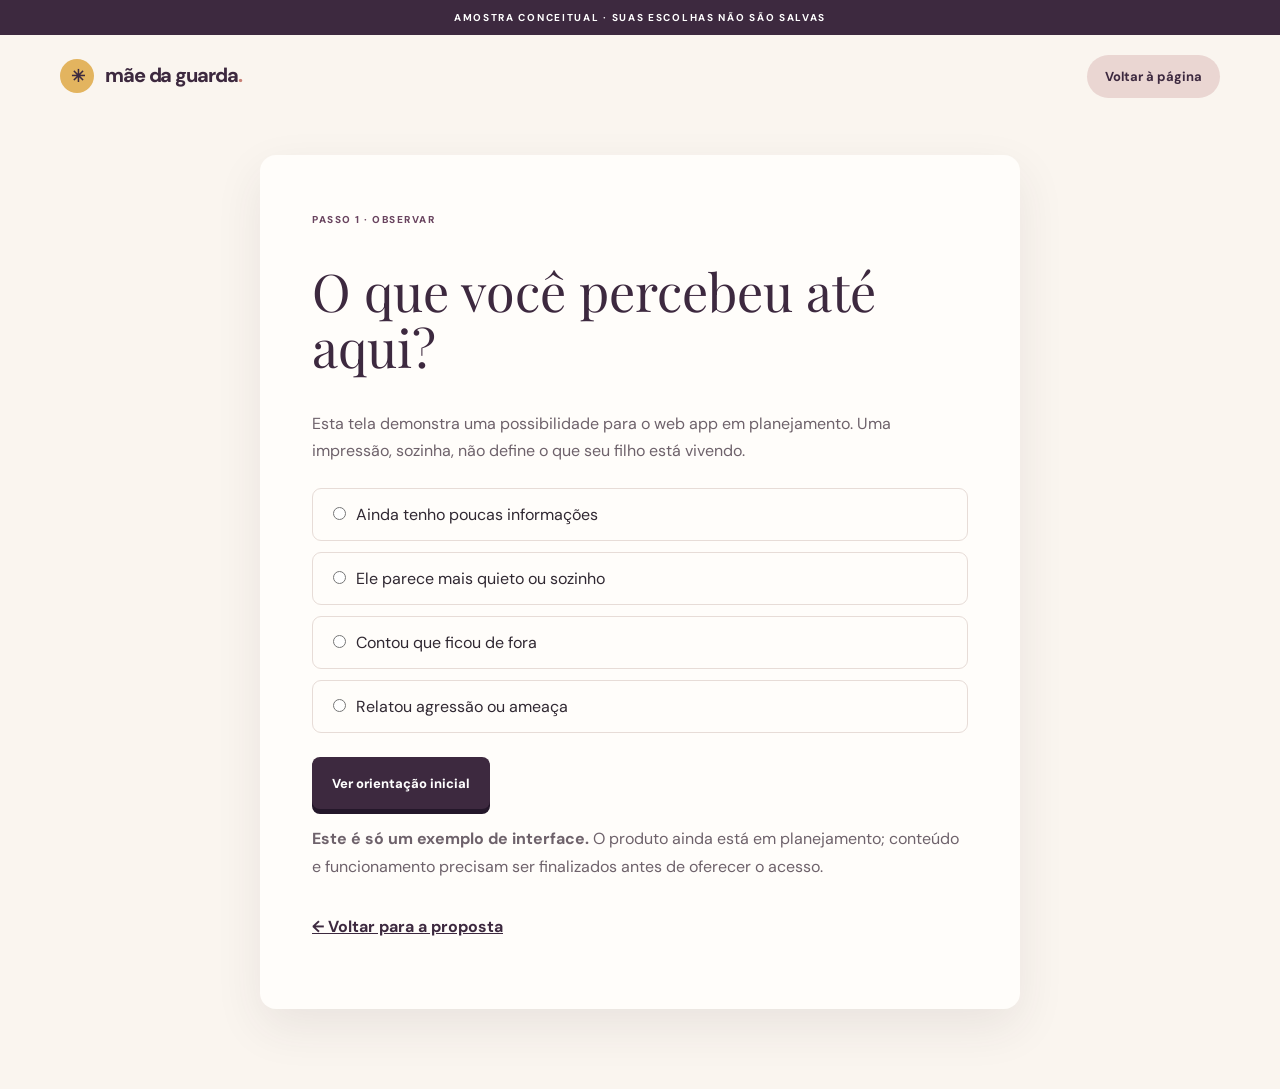
==== pagina-vendas/amostra.html @ db71e939 "Add files via upload" ====
<!doctype html><html lang="pt-BR"><head><meta charset="utf-8"><meta name="viewport" content="width=device-width,initial-scale=1"><title>Amostra do roteiro — Mãe da Guarda</title><link rel="stylesheet" href="styles.css"><style>.demo{max-width:760px;margin:38px auto 80px;background:var(--white);padding:clamp(22px,5vw,52px);border-radius:16px;box-shadow:0 18px 48px #3d293f16}.demo h1{font:clamp(34px,5vw,52px)/1.08 'Playfair Display',Georgia,serif;color:var(--plum)}.demo p{color:var(--muted);line-height:1.7}.options{display:grid;gap:11px;margin:24px 0}.opt{padding:15px;border:1px solid var(--line);border-radius:9px;cursor:pointer}.opt:has(input:checked){border-color:var(--rose);background:#f9efec}.opt input{margin-right:10px;accent-color:var(--berry)}.result{background:var(--blush);border-radius:9px;padding:18px;margin-top:20px;line-height:1.65}.result[hidden]{display:none!important}.back{display:inline-block;margin:20px 0;color:var(--plum);font-weight:bold}</style></head><body><div class="setup">AMOSTRA CONCEITUAL · SUAS ESCOLHAS NÃO SÃO SALVAS</div><header class="top wrap"><a class="brand" href="index.html"><span class="brand-icon">✳</span> mãe da guarda<span class="dot">.</span></a><a class="nav-link" href="index.html">Voltar à página</a></header><main class="wrap demo"><span class="eyebrow">PASSO 1 · OBSERVAR</span><h1>O que você percebeu até aqui?</h1><p>Esta tela demonstra uma possibilidade para o web app em planejamento. Uma impressão, sozinha, não define o que seu filho está vivendo.</p><div class="options"><label class="opt"><input type="radio" name="s" value="unsure">Ainda tenho poucas informações</label><label class="opt"><input type="radio" name="s" value="quiet">Ele parece mais quieto ou sozinho</label><label class="opt"><input type="radio" name="s" value="excluded">Contou que ficou de fora</label><label class="opt"><input type="radio" name="s" value="harm">Relatou agressão ou ameaça</label></div><button class="button primary" id="show">Ver orientação inicial</button><div class="result" id="result" hidden aria-live="polite"></div><p><strong>Este é só um exemplo de interface.</strong> O produto ainda está em planejamento; conteúdo e funcionamento precisam ser finalizados antes de oferecer o acesso.</p><a class="back" href="index.html">← Voltar para a proposta</a></main><script>const texts={unsure:'Comece com curiosidade. Escolha um momento tranquilo para conversar e observe o contexto sem apressar uma conclusão.',quiet:'Ficar mais quieto não explica sozinho o que está acontecendo. Pergunte como têm sido os dias e respeite o tempo da resposta.',excluded:'Acolha o que ele contou e pergunte que tipo de apoio gostaria de receber. Se a situação persistir, considere conversar com a escola.',harm:'Se houver risco imediato, priorize a segurança e procure a escola e os serviços locais adequados. Não espere uma ferramenta digital.'};document.querySelector('#show').addEventListener('click',()=>{const s=document.querySelector('input[name=s]:checked');const r=document.querySelector('#result');r.hidden=false;r.textContent=s?texts[s.value]:'Escolha uma opção para ver uma orientação inicial.'});</script></body></html>
---- pagina-vendas/styles.css ----
@import url('https://fonts.googleapis.com/css2?family=DM+Sans:wght@400;500;600;700;800&family=Playfair+Display:ital,wght@0,400;0,500;1,400;1,500&display=swap');
:root{--plum:#3d293f;--berry:#69445f;--rose:#c77f75;--blush:#ead6d2;--cream:#faf5ef;--ink:#302832;--muted:#6e626b;--line:#e7dcd7;--white:#fffdfa;--gold:#e3b45f}*{box-sizing:border-box}html{scroll-behavior:smooth}body{margin:0;background:var(--cream);color:var(--ink);font-family:'DM Sans',Arial,sans-serif}a{color:inherit}button,a{font:inherit}.wrap{width:min(1160px,calc(100% - 48px));margin-inline:auto}.setup{background:var(--plum);color:#fff;text-align:center;font-size:10px;font-weight:700;letter-spacing:.17em;padding:11px}.top{height:82px;display:flex;align-items:center;justify-content:space-between}.brand{text-decoration:none;font-weight:800;font-size:20px;letter-spacing:-.055em;color:var(--plum)}.brand-icon{display:inline-grid;place-items:center;border-radius:50%;width:34px;height:34px;color:var(--plum);background:var(--gold);font-size:17px;margin-right:7px}.dot{color:var(--rose)}.nav-link,.text-link{font-size:13px;font-weight:700;text-underline-offset:4px}.nav-link{text-decoration:none;background:var(--blush);border-radius:40px;padding:13px 18px;color:var(--plum)}.eyebrow{font-size:10px;font-weight:800;letter-spacing:.15em;color:var(--berry)}.hero{display:grid;grid-template-columns:1.03fr .97fr;gap:58px;align-items:center;padding:46px 0 72px}.hero h1,.opening h2,.section-head h2,.trail h2,.inside h2,.sample-inner h2,.offer h2,.faq h2{font-family:'Playfair Display',Georgia,serif;font-weight:500;letter-spacing:-.045em}.hero h1{font-size:clamp(44px,5.3vw,68px);line-height:1.04;margin:18px 0 21px;max-width:650px}.hero h1 em,.opening h2 em,.section-head h2 em,.trail h2 em,.inside h2 em,.sample-inner h2 em,.offer h2 em,.faq h2 em{color:var(--rose);font-style:normal}.lead{font-size:17px;line-height:1.72;color:#625861;max-width:590px}.actions{display:flex;gap:13px;align-items:center;flex-wrap:wrap;margin:28px 0 0}.button{display:inline-flex;justify-content:center;align-items:center;gap:8px;text-decoration:none;border:0;border-radius:8px;padding:16px 20px;font-size:13px;font-weight:800;min-height:52px}.primary{background:var(--plum);color:#fff;box-shadow:0 5px 0 #24172a}.primary:disabled{background:#a99ca6;color:#fff;box-shadow:none;cursor:not-allowed}.secondary{background:transparent;border:1px solid #cbbbc6;color:var(--plum)}.secondary:disabled{cursor:not-allowed}.full{width:100%}.text-link{color:var(--plum)}.meta{font-size:11px;color:#827881;margin-top:16px;line-height:1.6}.demo-link{display:inline-block;margin-top:17px;font-size:12px;font-weight:700;color:var(--berry);text-underline-offset:4px}.hero-art{margin:0;position:relative;min-height:465px;overflow:hidden;border-radius:190px 190px 18px 18px;background:var(--blush)}.hero-art img{position:absolute;width:100%;height:100%;object-fit:cover;inset:0}.hero-art figcaption{position:absolute;bottom:12px;right:14px;color:#fff;font-size:9px;text-shadow:0 1px 5px #221325}.art-note{position:absolute;left:16px;bottom:26px;background:#fffdf2ed;padding:12px 16px;border-radius:10px;box-shadow:0 10px 25px #24172a24}.art-note span{display:block;font-size:9px;letter-spacing:.15em;color:var(--berry);font-weight:800}.art-note b{font:18px 'Playfair Display',serif;color:var(--plum)}.truth-bar{background:var(--plum);color:var(--white)}.truth-inner{min-height:76px;display:flex;gap:22px;justify-content:center;align-items:center}.truth-inner strong{color:var(--gold)}.truth-inner span{font-size:13px;color:#f0e7ed}.opening{display:grid;grid-template-columns:.93fr 1.07fr;gap:78px;align-items:center;padding:99px 0}.opening-image{position:relative;border-radius:14px;overflow:hidden;background:var(--blush);height:420px}.opening-image img{width:100%;height:100%;object-fit:cover}.opening-image span{position:absolute;bottom:14px;left:14px;border-radius:25px;background:#fffdf2ed;padding:11px 15px;color:var(--plum);font-size:11px;font-weight:800}.opening h2{font-size:clamp(35px,4vw,51px);line-height:1.13;margin:17px 0}.opening-copy p,.inside-copy>p,.offer-copy>p{color:var(--muted);font-size:15px;line-height:1.8}.opening-copy .text-link{display:inline-block;margin-top:8px}.method{background:var(--blush);padding:83px 0 90px}.section-head{text-align:center;max-width:720px;margin:0 auto 42px}.section-head h2{font-size:clamp(39px,4.5vw,59px);line-height:1.08;margin:14px 0}.section-head p{color:var(--muted);font-size:15px}.steps{display:grid;grid-template-columns:repeat(3,1fr);gap:16px}.steps article{background:var(--white);padding:26px 27px 28px;border:1px solid #e1d2d0;border-radius:12px;min-height:220px}.step-num{display:grid;place-items:center;background:var(--plum);color:white;border-radius:50%;width:38px;height:38px;font-size:12px;font-weight:800}.steps small{display:block;margin-top:20px;color:var(--berry);font-size:9px;letter-spacing:.15em;font-weight:800}.steps h3{font:25px 'Playfair Display',Georgia,serif;margin:9px 0;color:var(--plum)}.steps p{font-size:13px;line-height:1.7;color:var(--muted)}.trail{background:#f1e5df;padding:86px 0}.trail-wrap{max-width:1040px}.trail-intro{text-align:center;max-width:760px;margin:0 auto 38px}.trail h2{font-size:clamp(36px,4.4vw,57px);line-height:1.1;margin:15px 0}.trail-intro p{color:var(--muted);font-size:14px;line-height:1.8}.day-grid{display:grid;grid-template-columns:repeat(4,1fr);gap:10px}.day-grid article{min-height:116px;background:var(--white);border:1px solid var(--line);border-radius:10px;padding:17px;display:flex;flex-direction:column;justify-content:space-between}.day-grid b{font-size:12px;color:var(--rose);letter-spacing:.1em}.day-grid span{font-size:13px;font-weight:700;line-height:1.45;color:var(--plum)}.day-grid .day-final{background:var(--plum);border-color:var(--plum)}.day-final b,.day-final span{color:#fff}.trail-note{display:flex;gap:13px;align-items:flex-start;max-width:780px;margin:23px auto 0;padding:16px 18px;background:#fff9f5;border:1px solid #e7dcd7;border-radius:10px}.trail-note p{font-size:12px;line-height:1.65;color:var(--muted);margin:0}.trail-note strong{color:var(--plum)}.spark{display:grid;place-items:center;flex:0 0 28px;height:28px;border-radius:50%;background:var(--gold);color:var(--plum)}.inside{display:grid;grid-template-columns:1fr 1fr;gap:74px;align-items:center;padding:98px 0}.inside h2,.offer h2,.faq h2{font-size:clamp(34px,4vw,49px);line-height:1.12;margin:14px 0 21px}.inside-copy ul{list-style:none;margin:25px 0;padding:0}.inside-copy li{border-top:1px solid var(--line);padding:13px 5px;font-size:13px;font-weight:600}.inside-copy li:before{content:'✓';color:var(--rose);font-weight:900;margin-right:12px}.inside-copy li:last-child{border-bottom:1px solid var(--line)}.inside-copy>p{font-size:12px}.inside-visual{min-height:400px;background:var(--blush);border-radius:16px;display:grid;place-items:center;position:relative;padding:32px}.mini-screen{width:min(100%,385px);background:var(--white);border-radius:12px;padding:24px;box-shadow:0 18px 55px #3d293f24;transform:rotate(1.5deg)}.screen-top{display:flex;justify-content:space-between;font-size:9px;font-weight:800;color:var(--plum)}.screen-line{height:4px;background:var(--blush);margin:16px 0 25px}.screen-line i{display:block;width:34%;height:100%;background:var(--rose)}.screen-label{font-size:9px;letter-spacing:.12em;color:var(--berry);font-weight:800}.mini-screen h3{font:25px 'Playfair Display',serif;margin:12px 0 18px;color:var(--plum)}.screen-choice{padding:12px;border:1px solid var(--line);border-radius:7px;margin:8px 0;font-size:11px}.screen-choice.active{border-color:var(--rose);background:#f9efec}.screen-next{background:var(--plum);color:white;border-radius:7px;text-align:center;padding:13px;margin-top:16px;font-size:11px;font-weight:700}.visual-caption{position:absolute;bottom:14px;font-size:9px;letter-spacing:.12em;color:var(--berry);font-weight:800;text-align:center}.sample-band{background:var(--plum);color:white;padding:64px 0}.sample-inner{display:flex;justify-content:space-between;align-items:center;gap:48px}.sample-inner h2{font-size:clamp(33px,4vw,48px);line-height:1.1;margin:12px 0}.sample-inner h2 em{color:var(--gold)}.sample-inner p{max-width:580px;color:#f0e7ed;line-height:1.7;font-size:14px}.sample-inner .eyebrow{color:var(--gold)}.light{background:var(--cream);color:var(--plum);white-space:nowrap}.offer{display:grid;grid-template-columns:1fr 350px;gap:82px;align-items:center;padding:95px 0}.offer-points{display:grid;gap:13px;margin-top:25px;font-size:13px;font-weight:700}.offer-points span::first-letter{color:var(--rose)}.price-card{background:var(--white);border:1px solid var(--line);padding:30px;border-radius:13px;box-shadow:0 20px 50px #3d293f10}.price-eyebrow{font-size:9px;letter-spacing:.13em;font-weight:800;color:var(--berry)}.price{font-size:48px;font-weight:800;letter-spacing:-.07em;margin:8px 0;color:var(--plum)}.price-card p{font-size:12px;color:var(--muted);line-height:1.6}.price-card small{display:block;margin:14px 0;text-align:center;color:var(--muted);font-size:10px;line-height:1.5}.faq{display:grid;grid-template-columns:.8fr 1.2fr;gap:67px;padding:48px 0 93px}.faq-list details{border-top:1px solid var(--line);padding:17px 0}.faq-list details:last-child{border-bottom:1px solid var(--line)}.faq-list summary{cursor:pointer;font-weight:700;font-size:14px}.faq-list p{color:var(--muted);font-size:13px;line-height:1.7;margin:12px 0 0}.footer{background:#2c1d30;color:#f9f2ee;padding:30px 0}.footer-inner{display:flex;justify-content:space-between;align-items:center;gap:24px}.footer .brand{color:white}.footer .brand-icon{color:var(--plum)}.footer p,.footer a:not(.brand){color:#e9dce3;font-size:10px;line-height:1.7}.legal-links a{margin-right:5px}.footnote{font-size:10px;color:#c2b0bc;margin-top:18px}.nav-link:focus-visible,.button:focus-visible,a:focus-visible,summary:focus-visible{outline:3px solid var(--gold);outline-offset:3px}
@media(max-width:820px){.hero{gap:34px}.opening{gap:45px}.inside{gap:42px}.offer{gap:42px}.faq{gap:38px}}
@media(max-width:640px){.wrap{width:calc(100% - 34px)}.setup{font-size:8px}.top{height:67px}.brand{font-size:16px}.brand-icon{width:29px;height:29px}.nav-link{font-size:10px;padding:11px}.hero{display:flex;flex-direction:column;gap:21px;padding:24px 0 42px}.hero-art{order:-1;width:100%;min-height:285px;border-radius:95px 95px 14px 14px}.hero h1{font-size:42px;margin:14px 0}.lead{font-size:15px;line-height:1.7}.actions{display:grid;grid-template-columns:1fr;gap:10px;margin-top:22px}.actions .button{text-align:center}.meta{text-align:center}.truth-inner{display:block;padding:18px 0;text-align:center;line-height:1.7}.truth-inner strong,.truth-inner span{display:block}.truth-inner span{font-size:12px}.opening{grid-template-columns:1fr;gap:27px;padding:57px 0}.opening-image{height:260px}.opening h2{font-size:37px}.opening-copy p{font-size:14px}.method{padding:58px 0}.section-head{margin-bottom:26px}.section-head h2{font-size:38px}.steps{grid-template-columns:1fr;gap:10px}.steps article{min-height:0;padding:20px}.steps small{margin-top:15px}.steps h3{font-size:23px}.trail{padding:58px 0}.trail-intro{margin-bottom:25px}.trail h2{font-size:37px}.day-grid{grid-template-columns:repeat(2,1fr);gap:8px}.day-grid article{min-height:104px;padding:14px}.day-grid span{font-size:12px}.trail-note{margin-top:16px;padding:14px}.inside{grid-template-columns:1fr;gap:23px;padding:60px 0}.inside h2,.offer h2,.faq h2{font-size:35px}.inside-visual{min-height:330px;padding:21px}.sample-band{padding:49px 0}.sample-inner{display:grid;gap:18px}.sample-inner h2{font-size:35px}.sample-inner .button{width:100%}.offer{grid-template-columns:1fr;gap:23px;padding:60px 0}.price-card{padding:23px}.faq{grid-template-columns:1fr;gap:18px;padding:25px 0 58px}.faq h2{font-size:34px}.footer-inner{display:grid;gap:9px}.footnote{line-height:1.5}}
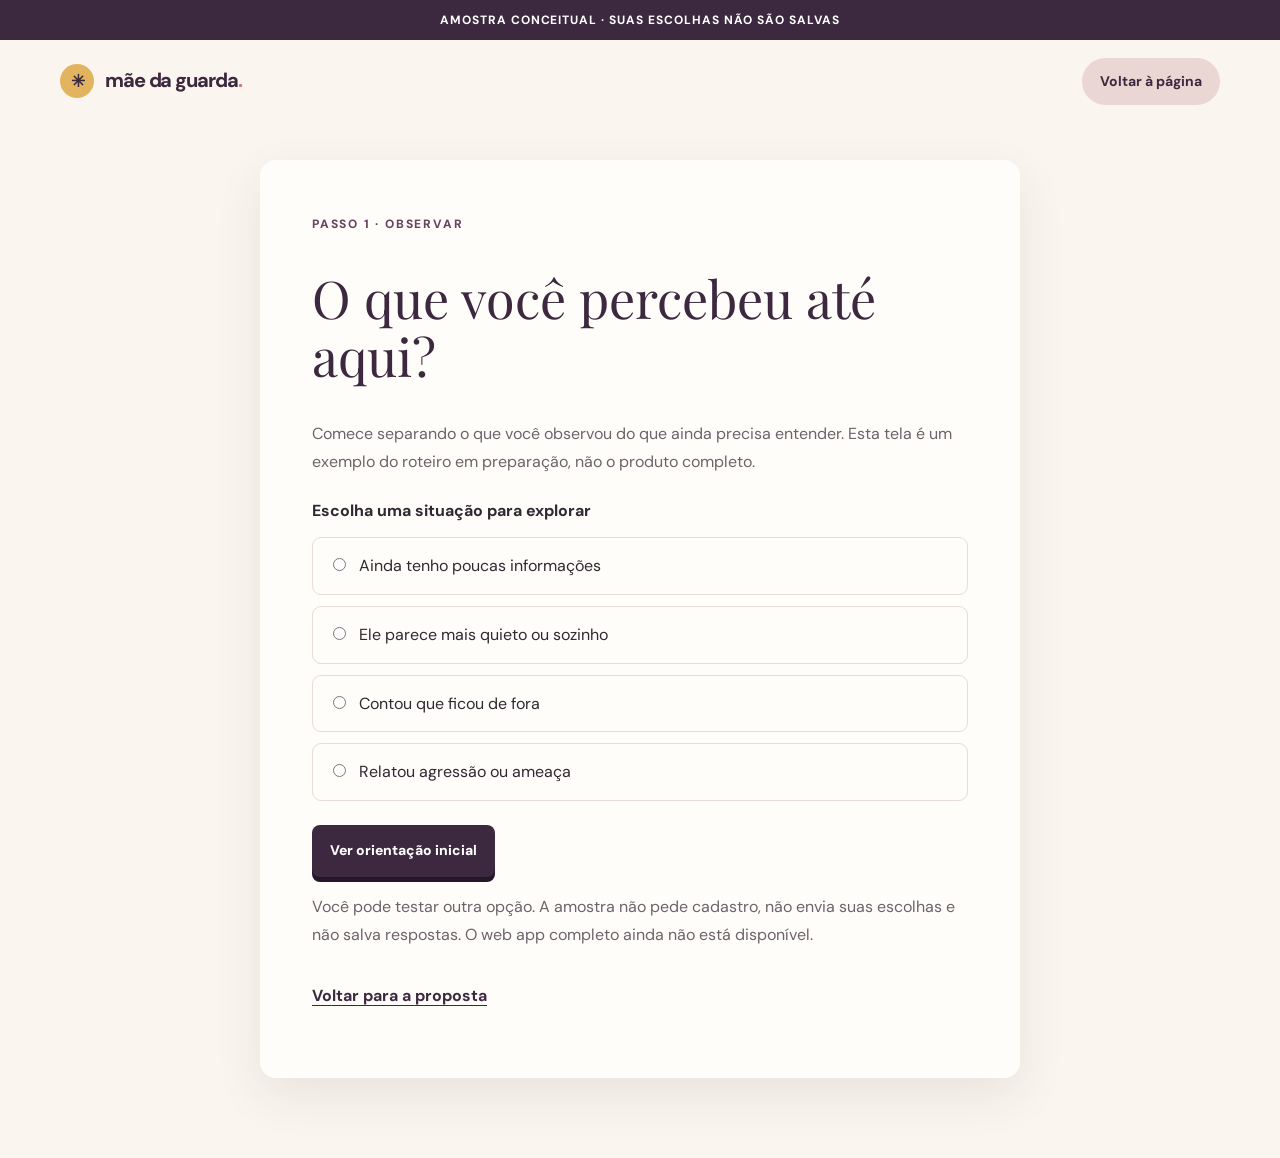
==== commit 40a3e8a5: "Revisa comunicação, leitura e amostra do Mãe da Guarda" ====
--- a/pagina-vendas/amostra.html
+++ b/pagina-vendas/amostra.html
@@ -1 +1,8 @@
-<!doctype html><html lang="pt-BR"><head><meta charset="utf-8"><meta name="viewport" content="width=device-width,initial-scale=1"><title>Amostra do roteiro — Mãe da Guarda</title><link rel="stylesheet" href="styles.css"><style>.demo{max-width:760px;margin:38px auto 80px;background:var(--white);padding:clamp(22px,5vw,52px);border-radius:16px;box-shadow:0 18px 48px #3d293f16}.demo h1{font:clamp(34px,5vw,52px)/1.08 'Playfair Display',Georgia,serif;color:var(--plum)}.demo p{color:var(--muted);line-height:1.7}.options{display:grid;gap:11px;margin:24px 0}.opt{padding:15px;border:1px solid var(--line);border-radius:9px;cursor:pointer}.opt:has(input:checked){border-color:var(--rose);background:#f9efec}.opt input{margin-right:10px;accent-color:var(--berry)}.result{background:var(--blush);border-radius:9px;padding:18px;margin-top:20px;line-height:1.65}.result[hidden]{display:none!important}.back{display:inline-block;margin:20px 0;color:var(--plum);font-weight:bold}</style></head><body><div class="setup">AMOSTRA CONCEITUAL · SUAS ESCOLHAS NÃO SÃO SALVAS</div><header class="top wrap"><a class="brand" href="index.html"><span class="brand-icon">✳</span> mãe da guarda<span class="dot">.</span></a><a class="nav-link" href="index.html">Voltar à página</a></header><main class="wrap demo"><span class="eyebrow">PASSO 1 · OBSERVAR</span><h1>O que você percebeu até aqui?</h1><p>Esta tela demonstra uma possibilidade para o web app em planejamento. Uma impressão, sozinha, não define o que seu filho está vivendo.</p><div class="options"><label class="opt"><input type="radio" name="s" value="unsure">Ainda tenho poucas informações</label><label class="opt"><input type="radio" name="s" value="quiet">Ele parece mais quieto ou sozinho</label><label class="opt"><input type="radio" name="s" value="excluded">Contou que ficou de fora</label><label class="opt"><input type="radio" name="s" value="harm">Relatou agressão ou ameaça</label></div><button class="button primary" id="show">Ver orientação inicial</button><div class="result" id="result" hidden aria-live="polite"></div><p><strong>Este é só um exemplo de interface.</strong> O produto ainda está em planejamento; conteúdo e funcionamento precisam ser finalizados antes de oferecer o acesso.</p><a class="back" href="index.html">← Voltar para a proposta</a></main><script>const texts={unsure:'Comece com curiosidade. Escolha um momento tranquilo para conversar e observe o contexto sem apressar uma conclusão.',quiet:'Ficar mais quieto não explica sozinho o que está acontecendo. Pergunte como têm sido os dias e respeite o tempo da resposta.',excluded:'Acolha o que ele contou e pergunte que tipo de apoio gostaria de receber. Se a situação persistir, considere conversar com a escola.',harm:'Se houver risco imediato, priorize a segurança e procure a escola e os serviços locais adequados. Não espere uma ferramenta digital.'};document.querySelector('#show').addEventListener('click',()=>{const s=document.querySelector('input[name=s]:checked');const r=document.querySelector('#result');r.hidden=false;r.textContent=s?texts[s.value]:'Escolha uma opção para ver uma orientação inicial.'});</script></body></html>
+<!doctype html>
+<html lang="pt-BR"><head><meta charset="utf-8"><meta name="viewport" content="width=device-width,initial-scale=1"><meta name="description" content="Explore uma tela conceitual do Mãe da Guarda. Escolha uma situação e veja uma orientação inicial. Sem cadastro e sem salvar respostas."><title>Amostra do roteiro | Mãe da Guarda</title><link rel="preconnect" href="https://fonts.googleapis.com"><link rel="preconnect" href="https://fonts.gstatic.com" crossorigin><link href="https://fonts.googleapis.com/css2?family=DM+Sans:wght@400;500;600;700;800&family=Playfair+Display:ital,wght@0,400;0,500;1,400;1,500&display=swap" rel="stylesheet"><link rel="stylesheet" href="styles.css"><style>
+.demo{max-width:760px;margin:38px auto 80px;background:var(--white);padding:clamp(22px,5vw,52px);border-radius:16px;box-shadow:0 18px 48px #3d293f16}.demo h1{font:clamp(34px,5vw,52px)/1.12 'Playfair Display',Georgia,serif;color:var(--plum)}.demo p{color:var(--muted);line-height:1.75}.options{display:grid;gap:11px;margin:24px 0;padding:0;border:0;min-width:0}.options legend{font-weight:700;padding:0;margin-bottom:16px}.opt{padding:15px;border:1px solid var(--line);border-radius:9px;cursor:pointer;line-height:1.6;display:flex;align-items:baseline;gap:10px}.opt:has(input:checked){border-color:var(--accent);background:#f9efec}.opt:focus-within{outline:3px solid var(--berry);outline-offset:3px}.opt input{accent-color:var(--berry);flex-shrink:0}.result{background:var(--blush);border-radius:9px;padding:18px;margin-top:20px;line-height:1.75}.result:empty{display:none}.back{display:inline-block;margin:20px 0;color:var(--plum);font-weight:700;text-underline-offset:4px}
+</style></head><body><a class="skip-link" href="#conteudo">Pular para o conteúdo</a><div class="setup">AMOSTRA CONCEITUAL · SUAS ESCOLHAS NÃO SÃO SALVAS</div><header class="top wrap"><a class="brand" href="index.html" aria-label="Mãe da Guarda"><span class="brand-icon" aria-hidden="true">✳</span> mãe da guarda<span class="dot">.</span></a><a class="nav-link" href="index.html">Voltar à página</a></header><main class="wrap demo" id="conteudo" tabindex="-1"><span class="eyebrow">PASSO 1 · OBSERVAR</span><h1>O que você percebeu até aqui?</h1><p>Comece separando o que você observou do que ainda precisa entender. Esta tela é um exemplo do roteiro em preparação, não o produto completo.</p><fieldset class="options"><legend>Escolha uma situação para explorar</legend><label class="opt"><input type="radio" name="s" value="unsure">Ainda tenho poucas informações</label><label class="opt"><input type="radio" name="s" value="quiet">Ele parece mais quieto ou sozinho</label><label class="opt"><input type="radio" name="s" value="excluded">Contou que ficou de fora</label><label class="opt"><input type="radio" name="s" value="harm">Relatou agressão ou ameaça</label></fieldset><button class="button primary" id="show" aria-controls="result">Ver orientação inicial</button><div class="result" id="result" role="status" aria-live="polite" aria-atomic="true"></div><p>Você pode testar outra opção. A amostra não pede cadastro, não envia suas escolhas e não salva respostas. O web app completo ainda não está disponível.</p><a class="back" href="index.html">Voltar para a proposta</a></main><script>
+const texts={unsure:'Separe o que você já observou das perguntas que ainda tem. Escolha um momento tranquilo para conversar, sem apressar uma conclusão.',quiet:'Ficar mais quieto, por si só, não explica o que aconteceu. Pergunte como têm sido os dias na escola e dê tempo para ele responder.',excluded:'Escute o que ele contou e pergunte o que aconteceu, sem completar a história. Converse sobre o apoio que ele gostaria de receber e considere envolver a escola conforme a situação.',harm:'Priorize a segurança da criança e procure a escola e os profissionais ou serviços locais adequados. Não espere uma ferramenta digital para buscar ajuda.'};
+document.querySelector('#show').addEventListener('click',()=>{const selected=document.querySelector('input[name=s]:checked');document.querySelector('#result').textContent=selected?texts[selected.value]:'Escolha uma das situações acima para ver uma orientação inicial.'});
+</script></body></html>
+
--- a/pagina-vendas/styles.css
+++ b/pagina-vendas/styles.css
@@ -1,4 +1,41 @@
-@import url('https://fonts.googleapis.com/css2?family=DM+Sans:wght@400;500;600;700;800&family=Playfair+Display:ital,wght@0,400;0,500;1,400;1,500&display=swap');
 :root{--plum:#3d293f;--berry:#69445f;--rose:#c77f75;--blush:#ead6d2;--cream:#faf5ef;--ink:#302832;--muted:#6e626b;--line:#e7dcd7;--white:#fffdfa;--gold:#e3b45f}*{box-sizing:border-box}html{scroll-behavior:smooth}body{margin:0;background:var(--cream);color:var(--ink);font-family:'DM Sans',Arial,sans-serif}a{color:inherit}button,a{font:inherit}.wrap{width:min(1160px,calc(100% - 48px));margin-inline:auto}.setup{background:var(--plum);color:#fff;text-align:center;font-size:10px;font-weight:700;letter-spacing:.17em;padding:11px}.top{height:82px;display:flex;align-items:center;justify-content:space-between}.brand{text-decoration:none;font-weight:800;font-size:20px;letter-spacing:-.055em;color:var(--plum)}.brand-icon{display:inline-grid;place-items:center;border-radius:50%;width:34px;height:34px;color:var(--plum);background:var(--gold);font-size:17px;margin-right:7px}.dot{color:var(--rose)}.nav-link,.text-link{font-size:13px;font-weight:700;text-underline-offset:4px}.nav-link{text-decoration:none;background:var(--blush);border-radius:40px;padding:13px 18px;color:var(--plum)}.eyebrow{font-size:10px;font-weight:800;letter-spacing:.15em;color:var(--berry)}.hero{display:grid;grid-template-columns:1.03fr .97fr;gap:58px;align-items:center;padding:46px 0 72px}.hero h1,.opening h2,.section-head h2,.trail h2,.inside h2,.sample-inner h2,.offer h2,.faq h2{font-family:'Playfair Display',Georgia,serif;font-weight:500;letter-spacing:-.045em}.hero h1{font-size:clamp(44px,5.3vw,68px);line-height:1.04;margin:18px 0 21px;max-width:650px}.hero h1 em,.opening h2 em,.section-head h2 em,.trail h2 em,.inside h2 em,.sample-inner h2 em,.offer h2 em,.faq h2 em{color:var(--rose);font-style:normal}.lead{font-size:17px;line-height:1.72;color:#625861;max-width:590px}.actions{display:flex;gap:13px;align-items:center;flex-wrap:wrap;margin:28px 0 0}.button{display:inline-flex;justify-content:center;align-items:center;gap:8px;text-decoration:none;border:0;border-radius:8px;padding:16px 20px;font-size:13px;font-weight:800;min-height:52px}.primary{background:var(--plum);color:#fff;box-shadow:0 5px 0 #24172a}.primary:disabled{background:#a99ca6;color:#fff;box-shadow:none;cursor:not-allowed}.secondary{background:transparent;border:1px solid #cbbbc6;color:var(--plum)}.secondary:disabled{cursor:not-allowed}.full{width:100%}.text-link{color:var(--plum)}.meta{font-size:11px;color:#827881;margin-top:16px;line-height:1.6}.demo-link{display:inline-block;margin-top:17px;font-size:12px;font-weight:700;color:var(--berry);text-underline-offset:4px}.hero-art{margin:0;position:relative;min-height:465px;overflow:hidden;border-radius:190px 190px 18px 18px;background:var(--blush)}.hero-art img{position:absolute;width:100%;height:100%;object-fit:cover;inset:0}.hero-art figcaption{position:absolute;bottom:12px;right:14px;color:#fff;font-size:9px;text-shadow:0 1px 5px #221325}.art-note{position:absolute;left:16px;bottom:26px;background:#fffdf2ed;padding:12px 16px;border-radius:10px;box-shadow:0 10px 25px #24172a24}.art-note span{display:block;font-size:9px;letter-spacing:.15em;color:var(--berry);font-weight:800}.art-note b{font:18px 'Playfair Display',serif;color:var(--plum)}.truth-bar{background:var(--plum);color:var(--white)}.truth-inner{min-height:76px;display:flex;gap:22px;justify-content:center;align-items:center}.truth-inner strong{color:var(--gold)}.truth-inner span{font-size:13px;color:#f0e7ed}.opening{display:grid;grid-template-columns:.93fr 1.07fr;gap:78px;align-items:center;padding:99px 0}.opening-image{position:relative;border-radius:14px;overflow:hidden;background:var(--blush);height:420px}.opening-image img{width:100%;height:100%;object-fit:cover}.opening-image span{position:absolute;bottom:14px;left:14px;border-radius:25px;background:#fffdf2ed;padding:11px 15px;color:var(--plum);font-size:11px;font-weight:800}.opening h2{font-size:clamp(35px,4vw,51px);line-height:1.13;margin:17px 0}.opening-copy p,.inside-copy>p,.offer-copy>p{color:var(--muted);font-size:15px;line-height:1.8}.opening-copy .text-link{display:inline-block;margin-top:8px}.method{background:var(--blush);padding:83px 0 90px}.section-head{text-align:center;max-width:720px;margin:0 auto 42px}.section-head h2{font-size:clamp(39px,4.5vw,59px);line-height:1.08;margin:14px 0}.section-head p{color:var(--muted);font-size:15px}.steps{display:grid;grid-template-columns:repeat(3,1fr);gap:16px}.steps article{background:var(--white);padding:26px 27px 28px;border:1px solid #e1d2d0;border-radius:12px;min-height:220px}.step-num{display:grid;place-items:center;background:var(--plum);color:white;border-radius:50%;width:38px;height:38px;font-size:12px;font-weight:800}.steps small{display:block;margin-top:20px;color:var(--berry);font-size:9px;letter-spacing:.15em;font-weight:800}.steps h3{font:25px 'Playfair Display',Georgia,serif;margin:9px 0;color:var(--plum)}.steps p{font-size:13px;line-height:1.7;color:var(--muted)}.trail{background:#f1e5df;padding:86px 0}.trail-wrap{max-width:1040px}.trail-intro{text-align:center;max-width:760px;margin:0 auto 38px}.trail h2{font-size:clamp(36px,4.4vw,57px);line-height:1.1;margin:15px 0}.trail-intro p{color:var(--muted);font-size:14px;line-height:1.8}.day-grid{display:grid;grid-template-columns:repeat(4,1fr);gap:10px}.day-grid article{min-height:116px;background:var(--white);border:1px solid var(--line);border-radius:10px;padding:17px;display:flex;flex-direction:column;justify-content:space-between}.day-grid b{font-size:12px;color:var(--rose);letter-spacing:.1em}.day-grid span{font-size:13px;font-weight:700;line-height:1.45;color:var(--plum)}.day-grid .day-final{background:var(--plum);border-color:var(--plum)}.day-final b,.day-final span{color:#fff}.trail-note{display:flex;gap:13px;align-items:flex-start;max-width:780px;margin:23px auto 0;padding:16px 18px;background:#fff9f5;border:1px solid #e7dcd7;border-radius:10px}.trail-note p{font-size:12px;line-height:1.65;color:var(--muted);margin:0}.trail-note strong{color:var(--plum)}.spark{display:grid;place-items:center;flex:0 0 28px;height:28px;border-radius:50%;background:var(--gold);color:var(--plum)}.inside{display:grid;grid-template-columns:1fr 1fr;gap:74px;align-items:center;padding:98px 0}.inside h2,.offer h2,.faq h2{font-size:clamp(34px,4vw,49px);line-height:1.12;margin:14px 0 21px}.inside-copy ul{list-style:none;margin:25px 0;padding:0}.inside-copy li{border-top:1px solid var(--line);padding:13px 5px;font-size:13px;font-weight:600}.inside-copy li:before{content:'✓';color:var(--rose);font-weight:900;margin-right:12px}.inside-copy li:last-child{border-bottom:1px solid var(--line)}.inside-copy>p{font-size:12px}.inside-visual{min-height:400px;background:var(--blush);border-radius:16px;display:grid;place-items:center;position:relative;padding:32px}.mini-screen{width:min(100%,385px);background:var(--white);border-radius:12px;padding:24px;box-shadow:0 18px 55px #3d293f24;transform:rotate(1.5deg)}.screen-top{display:flex;justify-content:space-between;font-size:9px;font-weight:800;color:var(--plum)}.screen-line{height:4px;background:var(--blush);margin:16px 0 25px}.screen-line i{display:block;width:34%;height:100%;background:var(--rose)}.screen-label{font-size:9px;letter-spacing:.12em;color:var(--berry);font-weight:800}.mini-screen h3{font:25px 'Playfair Display',serif;margin:12px 0 18px;color:var(--plum)}.screen-choice{padding:12px;border:1px solid var(--line);border-radius:7px;margin:8px 0;font-size:11px}.screen-choice.active{border-color:var(--rose);background:#f9efec}.screen-next{background:var(--plum);color:white;border-radius:7px;text-align:center;padding:13px;margin-top:16px;font-size:11px;font-weight:700}.visual-caption{position:absolute;bottom:14px;font-size:9px;letter-spacing:.12em;color:var(--berry);font-weight:800;text-align:center}.sample-band{background:var(--plum);color:white;padding:64px 0}.sample-inner{display:flex;justify-content:space-between;align-items:center;gap:48px}.sample-inner h2{font-size:clamp(33px,4vw,48px);line-height:1.1;margin:12px 0}.sample-inner h2 em{color:var(--gold)}.sample-inner p{max-width:580px;color:#f0e7ed;line-height:1.7;font-size:14px}.sample-inner .eyebrow{color:var(--gold)}.light{background:var(--cream);color:var(--plum);white-space:nowrap}.offer{display:grid;grid-template-columns:1fr 350px;gap:82px;align-items:center;padding:95px 0}.offer-points{display:grid;gap:13px;margin-top:25px;font-size:13px;font-weight:700}.offer-points span::first-letter{color:var(--rose)}.price-card{background:var(--white);border:1px solid var(--line);padding:30px;border-radius:13px;box-shadow:0 20px 50px #3d293f10}.price-eyebrow{font-size:9px;letter-spacing:.13em;font-weight:800;color:var(--berry)}.price{font-size:48px;font-weight:800;letter-spacing:-.07em;margin:8px 0;color:var(--plum)}.price-card p{font-size:12px;color:var(--muted);line-height:1.6}.price-card small{display:block;margin:14px 0;text-align:center;color:var(--muted);font-size:10px;line-height:1.5}.faq{display:grid;grid-template-columns:.8fr 1.2fr;gap:67px;padding:48px 0 93px}.faq-list details{border-top:1px solid var(--line);padding:17px 0}.faq-list details:last-child{border-bottom:1px solid var(--line)}.faq-list summary{cursor:pointer;font-weight:700;font-size:14px}.faq-list p{color:var(--muted);font-size:13px;line-height:1.7;margin:12px 0 0}.footer{background:#2c1d30;color:#f9f2ee;padding:30px 0}.footer-inner{display:flex;justify-content:space-between;align-items:center;gap:24px}.footer .brand{color:white}.footer .brand-icon{color:var(--plum)}.footer p,.footer a:not(.brand){color:#e9dce3;font-size:10px;line-height:1.7}.legal-links a{margin-right:5px}.footnote{font-size:10px;color:#c2b0bc;margin-top:18px}.nav-link:focus-visible,.button:focus-visible,a:focus-visible,summary:focus-visible{outline:3px solid var(--gold);outline-offset:3px}
 @media(max-width:820px){.hero{gap:34px}.opening{gap:45px}.inside{gap:42px}.offer{gap:42px}.faq{gap:38px}}
 @media(max-width:640px){.wrap{width:calc(100% - 34px)}.setup{font-size:8px}.top{height:67px}.brand{font-size:16px}.brand-icon{width:29px;height:29px}.nav-link{font-size:10px;padding:11px}.hero{display:flex;flex-direction:column;gap:21px;padding:24px 0 42px}.hero-art{order:-1;width:100%;min-height:285px;border-radius:95px 95px 14px 14px}.hero h1{font-size:42px;margin:14px 0}.lead{font-size:15px;line-height:1.7}.actions{display:grid;grid-template-columns:1fr;gap:10px;margin-top:22px}.actions .button{text-align:center}.meta{text-align:center}.truth-inner{display:block;padding:18px 0;text-align:center;line-height:1.7}.truth-inner strong,.truth-inner span{display:block}.truth-inner span{font-size:12px}.opening{grid-template-columns:1fr;gap:27px;padding:57px 0}.opening-image{height:260px}.opening h2{font-size:37px}.opening-copy p{font-size:14px}.method{padding:58px 0}.section-head{margin-bottom:26px}.section-head h2{font-size:38px}.steps{grid-template-columns:1fr;gap:10px}.steps article{min-height:0;padding:20px}.steps small{margin-top:15px}.steps h3{font-size:23px}.trail{padding:58px 0}.trail-intro{margin-bottom:25px}.trail h2{font-size:37px}.day-grid{grid-template-columns:repeat(2,1fr);gap:8px}.day-grid article{min-height:104px;padding:14px}.day-grid span{font-size:12px}.trail-note{margin-top:16px;padding:14px}.inside{grid-template-columns:1fr;gap:23px;padding:60px 0}.inside h2,.offer h2,.faq h2{font-size:35px}.inside-visual{min-height:330px;padding:21px}.sample-band{padding:49px 0}.sample-inner{display:grid;gap:18px}.sample-inner h2{font-size:35px}.sample-inner .button{width:100%}.offer{grid-template-columns:1fr;gap:23px;padding:60px 0}.price-card{padding:23px}.faq{grid-template-columns:1fr;gap:18px;padding:25px 0 58px}.faq h2{font-size:34px}.footer-inner{display:grid;gap:9px}.footnote{line-height:1.5}}
+
+/* Revisão editorial: preserve a identidade, dê espaço à leitura. */
+:root{--accent:#995b51}
+[hidden]{display:none!important}
+html{scroll-padding-top:24px}
+.hero h1 em,.opening h2 em,.section-head h2 em,.trail h2 em,.inside h2 em,.offer h2 em,.faq h2 em{color:var(--accent)}
+.eyebrow,.price-eyebrow,.screen-label,.screen-top,.visual-caption{font-size:.75rem;line-height:1.6}
+.setup{font-size:.75rem;letter-spacing:.08em;line-height:1.5}
+.hero h1{font-size:clamp(2.5rem,4.65vw,3.75rem);line-height:1.09}
+.hero-price{font-weight:800;color:var(--plum);font-size:1.5rem;margin:22px 0 0}
+.hero-price span{font-size:.875rem;font-weight:500;color:var(--muted)}
+.lead,.opening-copy p,.inside-copy>p,.offer-copy>p,.section-head p,.trail-intro p,.sample-inner p,.steps p,.faq-list p{font-size:1rem;line-height:1.75}
+.steps h3{line-height:1.25}.steps small{font-size:.75rem}.steps article{padding:26px}
+.button,.nav-link,.text-link,.demo-link,.inside-copy li,.offer-points,.day-grid span{font-size:.875rem;line-height:1.5}
+.button{padding:15px 18px}.meta{font-size:.8125rem;color:var(--muted);text-align:left}
+.primary:disabled{background:#685969;color:#fff;opacity:1}
+.secondary:disabled{color:#655561;border-color:#9a8494;background:#f1e8eb}
+.hero-art{min-height:510px}.hero-art figcaption{font-size:.75rem;background:#302832d9;padding:4px 8px;border-radius:4px;bottom:10px;right:10px}
+.art-note{bottom:55px}.art-note span{font-size:.75rem}.opening-image span{font-size:.8125rem;max-width:calc(100% - 28px);line-height:1.5}
+.truth-inner{padding-block:20px}.truth-inner span{font-size:.875rem;line-height:1.6}
+.day-grid b{color:var(--accent);font-size:.875rem}.day-final b{color:#fff}
+.trail-note p{font-size:.875rem}.inside-copy li{font-size:1rem;line-height:1.7;padding:15px 0}
+.inside-visual{padding-bottom:65px;min-height:460px}.screen-top{gap:15px}.screen-choice,.screen-next{font-size:.875rem;line-height:1.5}.visual-caption{bottom:18px;padding-inline:16px;max-width:100%}
+.price-card p,.price-card small{font-size:.875rem;line-height:1.65}.price-card .demo-link{display:block;text-align:center}
+.faq-list summary{font-size:1rem;line-height:1.6;padding-right:6px}.faq-list details{padding:20px 0}.faq-list details[open] summary{color:var(--berry)}
+.footer p,.footer a:not(.brand),.footnote{font-size:.8125rem;line-height:1.7}.legal-links{display:flex;flex-wrap:wrap;gap:8px 16px}.footer-inner>div{max-width:660px}
+.skip-link{position:absolute;top:8px;left:12px;transform:translateY(-180%);z-index:10;background:var(--white);padding:12px 18px;border-radius:6px;color:var(--plum);font-weight:700}.skip-link:focus{transform:translateY(0)}
+input:focus-visible,button:focus-visible{outline:3px solid var(--berry);outline-offset:4px}
+@media(max-width:1000px) and (min-width:641px){.hero{gap:28px}.actions{align-items:stretch;flex-direction:column}.offer{gap:35px;grid-template-columns:1fr 330px}.inside{gap:32px}.inside-visual{padding-inline:18px}}
+@media(max-width:640px){
+ .hero{padding-top:28px;gap:28px}.hero-art{order:0;min-height:310px}.hero h1{font-size:2.5rem;line-height:1.1}.hero-price span{display:block;margin-top:5px}.hero-price{margin-top:18px}.actions{margin-top:22px}.top .nav-link{font-size:.75rem}.hero .meta{text-align:left}
+ .opening h2,.section-head h2,.trail h2,.inside h2,.offer h2,.faq h2,.sample-inner h2{font-size:2.125rem;line-height:1.15}
+ .truth-inner span{font-size:.875rem}.day-grid span{font-size:.875rem}.day-grid article{min-height:125px}.trail-note{gap:10px}.inside-visual{min-height:440px;padding:24px 20px 65px}.mini-screen{transform:none;padding:20px}.visual-caption{font-size:.6875rem}.sample-inner .button{white-space:normal}.footer-inner{gap:16px}.setup{font-size:.6875rem}
+}
+@media(prefers-reduced-motion:reduce){html{scroll-behavior:auto}}
+
+.closing{text-align:center;padding:36px 24px 72px;border-top:1px solid var(--line)}.closing h2{font:500 clamp(1.8rem,3vw,2.5rem)/1.2 'Playfair Display',Georgia,serif;color:var(--plum);letter-spacing:-.035em}.closing p{max-width:680px;margin:18px auto 25px;font-size:1rem;line-height:1.75;color:var(--muted)}
+.offer-points span::first-letter{color:inherit}
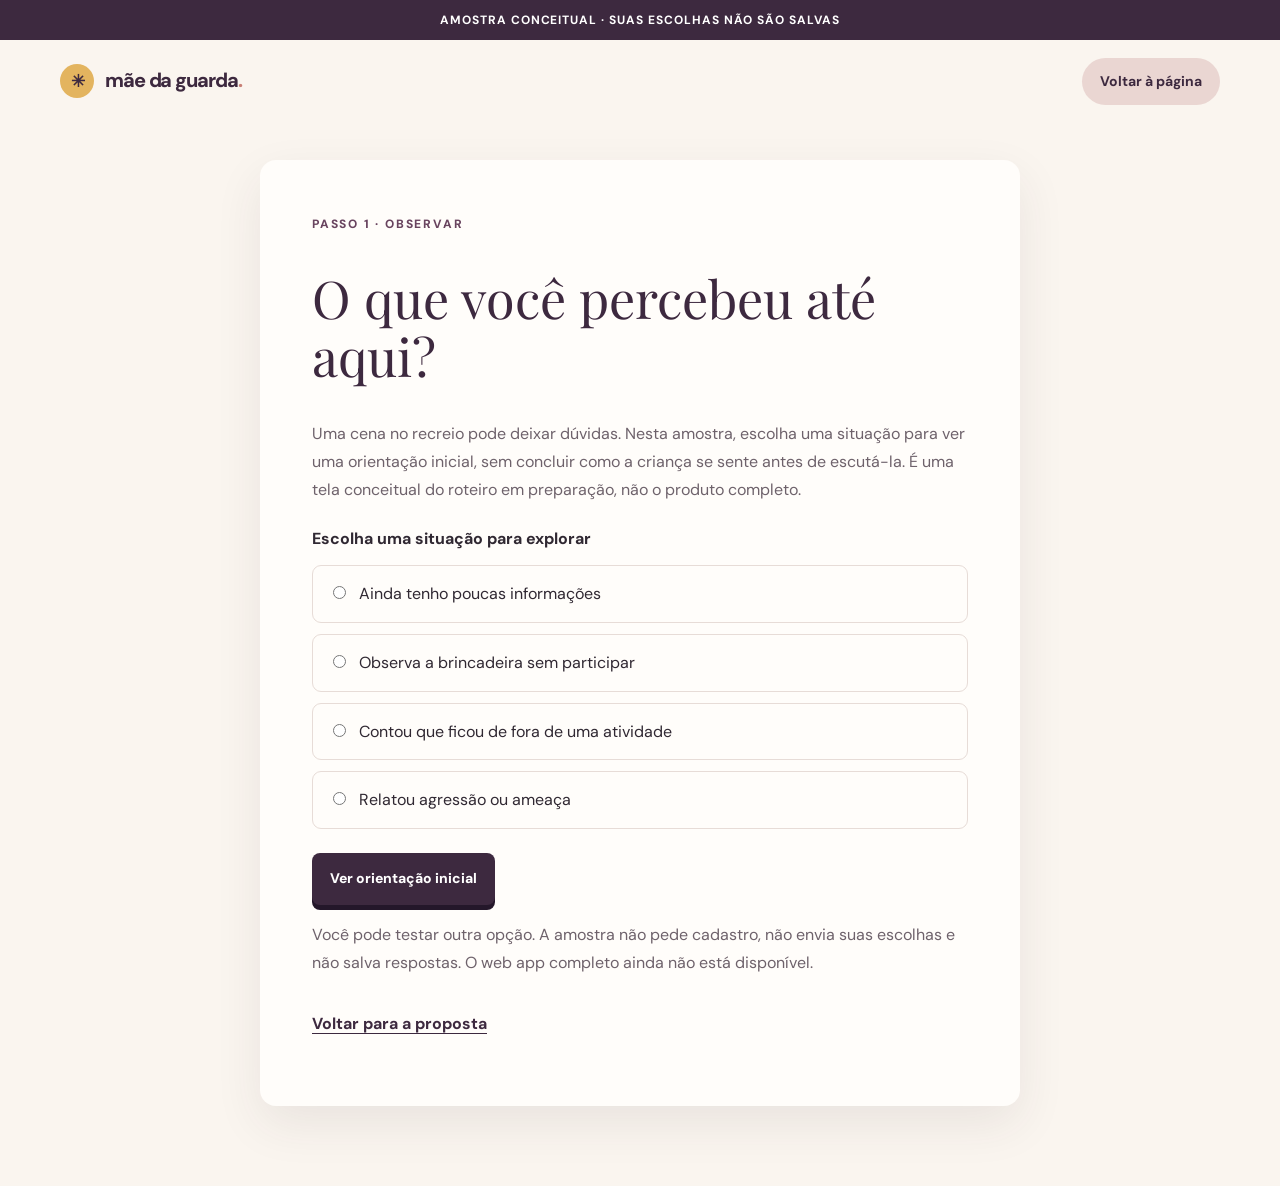
==== commit ee3c0de6: "Alinha a página e a amostra à narrativa de convivência escolar" ====
--- a/pagina-vendas/amostra.html
+++ b/pagina-vendas/amostra.html
@@ -1,8 +1,8 @@
 <!doctype html>
 <html lang="pt-BR"><head><meta charset="utf-8"><meta name="viewport" content="width=device-width,initial-scale=1"><meta name="description" content="Explore uma tela conceitual do Mãe da Guarda. Escolha uma situação e veja uma orientação inicial. Sem cadastro e sem salvar respostas."><title>Amostra do roteiro | Mãe da Guarda</title><link rel="preconnect" href="https://fonts.googleapis.com"><link rel="preconnect" href="https://fonts.gstatic.com" crossorigin><link href="https://fonts.googleapis.com/css2?family=DM+Sans:wght@400;500;600;700;800&family=Playfair+Display:ital,wght@0,400;0,500;1,400;1,500&display=swap" rel="stylesheet"><link rel="stylesheet" href="styles.css"><style>
 .demo{max-width:760px;margin:38px auto 80px;background:var(--white);padding:clamp(22px,5vw,52px);border-radius:16px;box-shadow:0 18px 48px #3d293f16}.demo h1{font:clamp(34px,5vw,52px)/1.12 'Playfair Display',Georgia,serif;color:var(--plum)}.demo p{color:var(--muted);line-height:1.75}.options{display:grid;gap:11px;margin:24px 0;padding:0;border:0;min-width:0}.options legend{font-weight:700;padding:0;margin-bottom:16px}.opt{padding:15px;border:1px solid var(--line);border-radius:9px;cursor:pointer;line-height:1.6;display:flex;align-items:baseline;gap:10px}.opt:has(input:checked){border-color:var(--accent);background:#f9efec}.opt:focus-within{outline:3px solid var(--berry);outline-offset:3px}.opt input{accent-color:var(--berry);flex-shrink:0}.result{background:var(--blush);border-radius:9px;padding:18px;margin-top:20px;line-height:1.75}.result:empty{display:none}.back{display:inline-block;margin:20px 0;color:var(--plum);font-weight:700;text-underline-offset:4px}
-</style></head><body><a class="skip-link" href="#conteudo">Pular para o conteúdo</a><div class="setup">AMOSTRA CONCEITUAL · SUAS ESCOLHAS NÃO SÃO SALVAS</div><header class="top wrap"><a class="brand" href="index.html" aria-label="Mãe da Guarda"><span class="brand-icon" aria-hidden="true">✳</span> mãe da guarda<span class="dot">.</span></a><a class="nav-link" href="index.html">Voltar à página</a></header><main class="wrap demo" id="conteudo" tabindex="-1"><span class="eyebrow">PASSO 1 · OBSERVAR</span><h1>O que você percebeu até aqui?</h1><p>Comece separando o que você observou do que ainda precisa entender. Esta tela é um exemplo do roteiro em preparação, não o produto completo.</p><fieldset class="options"><legend>Escolha uma situação para explorar</legend><label class="opt"><input type="radio" name="s" value="unsure">Ainda tenho poucas informações</label><label class="opt"><input type="radio" name="s" value="quiet">Ele parece mais quieto ou sozinho</label><label class="opt"><input type="radio" name="s" value="excluded">Contou que ficou de fora</label><label class="opt"><input type="radio" name="s" value="harm">Relatou agressão ou ameaça</label></fieldset><button class="button primary" id="show" aria-controls="result">Ver orientação inicial</button><div class="result" id="result" role="status" aria-live="polite" aria-atomic="true"></div><p>Você pode testar outra opção. A amostra não pede cadastro, não envia suas escolhas e não salva respostas. O web app completo ainda não está disponível.</p><a class="back" href="index.html">Voltar para a proposta</a></main><script>
-const texts={unsure:'Separe o que você já observou das perguntas que ainda tem. Escolha um momento tranquilo para conversar, sem apressar uma conclusão.',quiet:'Ficar mais quieto, por si só, não explica o que aconteceu. Pergunte como têm sido os dias na escola e dê tempo para ele responder.',excluded:'Escute o que ele contou e pergunte o que aconteceu, sem completar a história. Converse sobre o apoio que ele gostaria de receber e considere envolver a escola conforme a situação.',harm:'Priorize a segurança da criança e procure a escola e os profissionais ou serviços locais adequados. Não espere uma ferramenta digital para buscar ajuda.'};
+</style></head><body><a class="skip-link" href="#conteudo">Pular para o conteúdo</a><div class="setup">AMOSTRA CONCEITUAL · SUAS ESCOLHAS NÃO SÃO SALVAS</div><header class="top wrap"><a class="brand" href="index.html" aria-label="Mãe da Guarda"><span class="brand-icon" aria-hidden="true">✳</span> mãe da guarda<span class="dot">.</span></a><a class="nav-link" href="index.html">Voltar à página</a></header><main class="wrap demo" id="conteudo" tabindex="-1"><span class="eyebrow">PASSO 1 · OBSERVAR</span><h1>O que você percebeu até aqui?</h1><p>Uma cena no recreio pode deixar dúvidas. Nesta amostra, escolha uma situação para ver uma orientação inicial, sem concluir como a criança se sente antes de escutá-la. É uma tela conceitual do roteiro em preparação, não o produto completo.</p><fieldset class="options"><legend>Escolha uma situação para explorar</legend><label class="opt"><input type="radio" name="s" value="unsure">Ainda tenho poucas informações</label><label class="opt"><input type="radio" name="s" value="quiet">Observa a brincadeira sem participar</label><label class="opt"><input type="radio" name="s" value="excluded">Contou que ficou de fora de uma atividade</label><label class="opt"><input type="radio" name="s" value="harm">Relatou agressão ou ameaça</label></fieldset><button class="button primary" id="show" aria-controls="result">Ver orientação inicial</button><div class="result" id="result" role="status" aria-live="polite" aria-atomic="true"></div><p>Você pode testar outra opção. A amostra não pede cadastro, não envia suas escolhas e não salva respostas. O web app completo ainda não está disponível.</p><a class="back" href="index.html">Voltar para a proposta</a></main><script>
+const texts={unsure:'Separe o que você observou do que ainda não sabe. Em um momento tranquilo, experimente perguntar como foi o recreio. A conversa pode ser curta e continuar em outra ocasião.',quiet:'Observar sem participar não conta a história toda. Pergunte se ele queria entrar na brincadeira ou preferiu ficar olhando. Escute a resposta sem tratar seu jeito como um problema.',excluded:'Escute o que ele contou e peça que explique o que aconteceu, sem completar a história ou sugerir logo uma solução. Depois, pergunte que apoio ele gostaria de receber e considere envolver a escola conforme a situação.',harm:'Priorize a segurança da criança e procure a escola e os profissionais ou serviços locais adequados. Não espere uma ferramenta digital para buscar ajuda.'};
 document.querySelector('#show').addEventListener('click',()=>{const selected=document.querySelector('input[name=s]:checked');document.querySelector('#result').textContent=selected?texts[selected.value]:'Escolha uma das situações acima para ver uma orientação inicial.'});
 </script></body></html>
 
--- a/pagina-vendas/styles.css
+++ b/pagina-vendas/styles.css
@@ -39,3 +39,7 @@
 
 .closing{text-align:center;padding:36px 24px 72px;border-top:1px solid var(--line)}.closing h2{font:500 clamp(1.8rem,3vw,2.5rem)/1.2 'Playfair Display',Georgia,serif;color:var(--plum);letter-spacing:-.035em}.closing p{max-width:680px;margin:18px auto 25px;font-size:1rem;line-height:1.75;color:var(--muted)}
 .offer-points span::first-letter{color:inherit}
+/* Ajustes de leitura para a narrativa de convivência escolar. */
+.hero h1{max-width:640px}.steps p{max-width:36ch}.opening-copy p{max-width:60ch}
+.inside-copy>p strong{color:var(--plum)}.closing h2 em{font-style:normal;color:var(--accent)}
+@media(max-width:640px){.hero h1{font-size:clamp(2rem,9.6vw,2.5rem)}.closing{padding-inline:0}.closing h2{font-size:2rem}.screen-choice{line-height:1.6}}
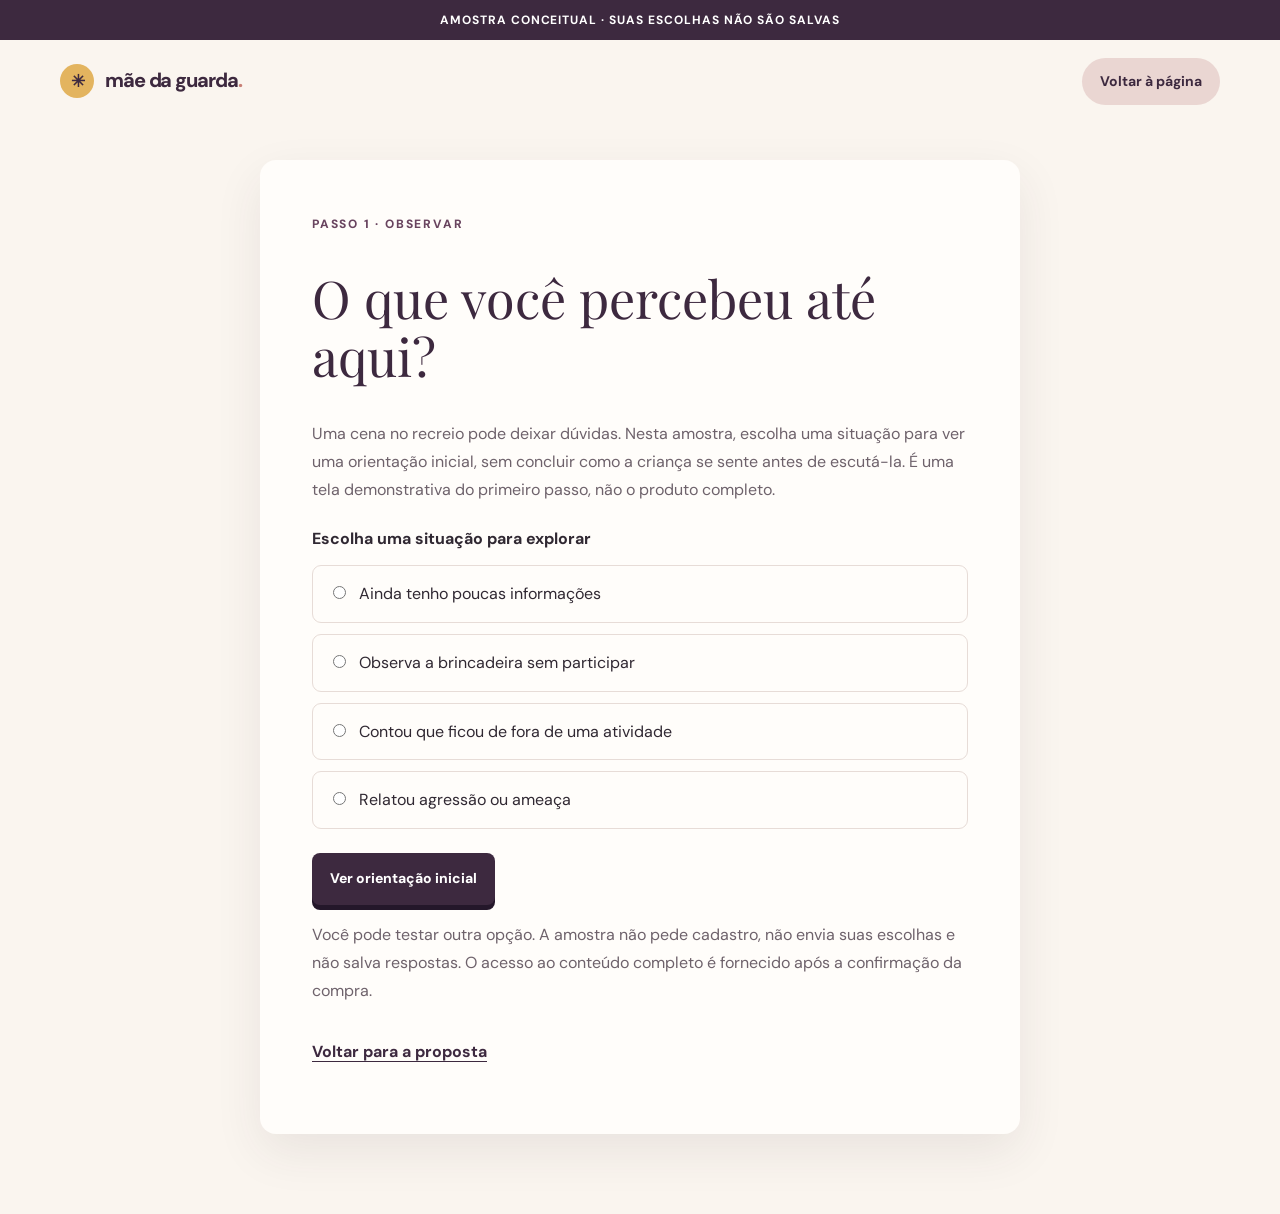
==== commit b9d2e325: "Configura verificação Meta, rastreamento com consentimento e políticas" ====
--- a/pagina-vendas/amostra.html
+++ b/pagina-vendas/amostra.html
@@ -1,7 +1,7 @@
 <!doctype html>
 <html lang="pt-BR"><head><meta charset="utf-8"><meta name="viewport" content="width=device-width,initial-scale=1"><meta name="description" content="Explore uma tela conceitual do Mãe da Guarda. Escolha uma situação e veja uma orientação inicial. Sem cadastro e sem salvar respostas."><title>Amostra do roteiro | Mãe da Guarda</title><link rel="preconnect" href="https://fonts.googleapis.com"><link rel="preconnect" href="https://fonts.gstatic.com" crossorigin><link href="https://fonts.googleapis.com/css2?family=DM+Sans:wght@400;500;600;700;800&family=Playfair+Display:ital,wght@0,400;0,500;1,400;1,500&display=swap" rel="stylesheet"><link rel="stylesheet" href="styles.css"><style>
 .demo{max-width:760px;margin:38px auto 80px;background:var(--white);padding:clamp(22px,5vw,52px);border-radius:16px;box-shadow:0 18px 48px #3d293f16}.demo h1{font:clamp(34px,5vw,52px)/1.12 'Playfair Display',Georgia,serif;color:var(--plum)}.demo p{color:var(--muted);line-height:1.75}.options{display:grid;gap:11px;margin:24px 0;padding:0;border:0;min-width:0}.options legend{font-weight:700;padding:0;margin-bottom:16px}.opt{padding:15px;border:1px solid var(--line);border-radius:9px;cursor:pointer;line-height:1.6;display:flex;align-items:baseline;gap:10px}.opt:has(input:checked){border-color:var(--accent);background:#f9efec}.opt:focus-within{outline:3px solid var(--berry);outline-offset:3px}.opt input{accent-color:var(--berry);flex-shrink:0}.result{background:var(--blush);border-radius:9px;padding:18px;margin-top:20px;line-height:1.75}.result:empty{display:none}.back{display:inline-block;margin:20px 0;color:var(--plum);font-weight:700;text-underline-offset:4px}
-</style></head><body><a class="skip-link" href="#conteudo">Pular para o conteúdo</a><div class="setup">AMOSTRA CONCEITUAL · SUAS ESCOLHAS NÃO SÃO SALVAS</div><header class="top wrap"><a class="brand" href="index.html" aria-label="Mãe da Guarda"><span class="brand-icon" aria-hidden="true">✳</span> mãe da guarda<span class="dot">.</span></a><a class="nav-link" href="index.html">Voltar à página</a></header><main class="wrap demo" id="conteudo" tabindex="-1"><span class="eyebrow">PASSO 1 · OBSERVAR</span><h1>O que você percebeu até aqui?</h1><p>Uma cena no recreio pode deixar dúvidas. Nesta amostra, escolha uma situação para ver uma orientação inicial, sem concluir como a criança se sente antes de escutá-la. É uma tela conceitual do roteiro em preparação, não o produto completo.</p><fieldset class="options"><legend>Escolha uma situação para explorar</legend><label class="opt"><input type="radio" name="s" value="unsure">Ainda tenho poucas informações</label><label class="opt"><input type="radio" name="s" value="quiet">Observa a brincadeira sem participar</label><label class="opt"><input type="radio" name="s" value="excluded">Contou que ficou de fora de uma atividade</label><label class="opt"><input type="radio" name="s" value="harm">Relatou agressão ou ameaça</label></fieldset><button class="button primary" id="show" aria-controls="result">Ver orientação inicial</button><div class="result" id="result" role="status" aria-live="polite" aria-atomic="true"></div><p>Você pode testar outra opção. A amostra não pede cadastro, não envia suas escolhas e não salva respostas. O web app completo ainda não está disponível.</p><a class="back" href="index.html">Voltar para a proposta</a></main><script>
+</style></head><body><a class="skip-link" href="#conteudo">Pular para o conteúdo</a><div class="setup">AMOSTRA CONCEITUAL · SUAS ESCOLHAS NÃO SÃO SALVAS</div><header class="top wrap"><a class="brand" href="index.html" aria-label="Mãe da Guarda"><span class="brand-icon" aria-hidden="true">✳</span> mãe da guarda<span class="dot">.</span></a><a class="nav-link" href="index.html">Voltar à página</a></header><main class="wrap demo" id="conteudo" tabindex="-1"><span class="eyebrow">PASSO 1 · OBSERVAR</span><h1>O que você percebeu até aqui?</h1><p>Uma cena no recreio pode deixar dúvidas. Nesta amostra, escolha uma situação para ver uma orientação inicial, sem concluir como a criança se sente antes de escutá-la. É uma tela demonstrativa do primeiro passo, não o produto completo.</p><fieldset class="options"><legend>Escolha uma situação para explorar</legend><label class="opt"><input type="radio" name="s" value="unsure">Ainda tenho poucas informações</label><label class="opt"><input type="radio" name="s" value="quiet">Observa a brincadeira sem participar</label><label class="opt"><input type="radio" name="s" value="excluded">Contou que ficou de fora de uma atividade</label><label class="opt"><input type="radio" name="s" value="harm">Relatou agressão ou ameaça</label></fieldset><button class="button primary" id="show" aria-controls="result">Ver orientação inicial</button><div class="result" id="result" role="status" aria-live="polite" aria-atomic="true"></div><p>Você pode testar outra opção. A amostra não pede cadastro, não envia suas escolhas e não salva respostas. O acesso ao conteúdo completo é fornecido após a confirmação da compra.</p><a class="back" href="index.html">Voltar para a proposta</a></main><script>
 const texts={unsure:'Separe o que você observou do que ainda não sabe. Em um momento tranquilo, experimente perguntar como foi o recreio. A conversa pode ser curta e continuar em outra ocasião.',quiet:'Observar sem participar não conta a história toda. Pergunte se ele queria entrar na brincadeira ou preferiu ficar olhando. Escute a resposta sem tratar seu jeito como um problema.',excluded:'Escute o que ele contou e peça que explique o que aconteceu, sem completar a história ou sugerir logo uma solução. Depois, pergunte que apoio ele gostaria de receber e considere envolver a escola conforme a situação.',harm:'Priorize a segurança da criança e procure a escola e os profissionais ou serviços locais adequados. Não espere uma ferramenta digital para buscar ajuda.'};
 document.querySelector('#show').addEventListener('click',()=>{const selected=document.querySelector('input[name=s]:checked');document.querySelector('#result').textContent=selected?texts[selected.value]:'Escolha uma das situações acima para ver uma orientação inicial.'});
 </script></body></html>
--- a/pagina-vendas/styles.css
+++ b/pagina-vendas/styles.css
@@ -43,3 +43,8 @@
 .hero h1{max-width:640px}.steps p{max-width:36ch}.opening-copy p{max-width:60ch}
 .inside-copy>p strong{color:var(--plum)}.closing h2 em{font-style:normal;color:var(--accent)}
 @media(max-width:640px){.hero h1{font-size:clamp(2rem,9.6vw,2.5rem)}.closing{padding-inline:0}.closing h2{font-size:2rem}.screen-choice{line-height:1.6}}
+
+.privacy-banner{position:fixed;inset:auto 20px 20px;z-index:20;max-width:1080px;margin:auto;background:var(--white);color:var(--ink);border:1px solid var(--line);border-radius:14px;padding:22px 24px;box-shadow:0 10px 45px #30283238;display:flex;align-items:center;gap:24px}.privacy-banner h2{font-size:1rem;margin:0 0 8px}.privacy-banner p{font-size:.875rem;line-height:1.65;margin:0;max-width:680px}.privacy-banner a{text-underline-offset:3px}.privacy-actions{display:flex;gap:10px;flex-shrink:0}.privacy-actions .button{max-width:150px;min-height:52px;background:var(--cream);border:1px solid var(--berry);color:var(--plum);box-shadow:none}.privacy-preferences{font:inherit;font-size:.8125rem;background:none;border:0;padding:0;color:inherit;text-decoration:underline;cursor:pointer;text-align:left}.privacy-preferences:focus-visible{outline:3px solid var(--gold);outline-offset:4px}
+.policy{max-width:860px;padding-block:35px 80px}.policy h1{font:500 clamp(2rem,5vw,3.25rem)/1.15 'Playfair Display',Georgia,serif;color:var(--plum);letter-spacing:-.035em}.policy h2{font-size:1.25rem;margin-top:32px;color:var(--plum)}.policy p,.policy li{font-size:1rem;line-height:1.8}.policy li{margin-bottom:10px}.policy table{width:100%;border-collapse:collapse;font-size:.875rem;line-height:1.65}.policy th,.policy td{text-align:left;vertical-align:top;border:1px solid var(--line);padding:12px}.policy nav{display:flex;gap:14px;flex-wrap:wrap;font-size:.875rem}.policy address{font-style:normal;line-height:1.8}.policy .policy-date{font-size:.875rem;color:var(--muted)}
+@media(max-width:900px){.privacy-banner{display:block}.privacy-actions{margin-top:16px}.privacy-actions .button{max-width:none;flex:1}}
+@media(max-width:640px){.privacy-banner{inset:auto 10px 10px;padding:18px;max-height:70vh;overflow:auto}.privacy-actions .button{padding:12px 10px;font-size:.8125rem}.policy{padding-top:20px}.policy th,.policy td{padding:8px;overflow-wrap:anywhere}}
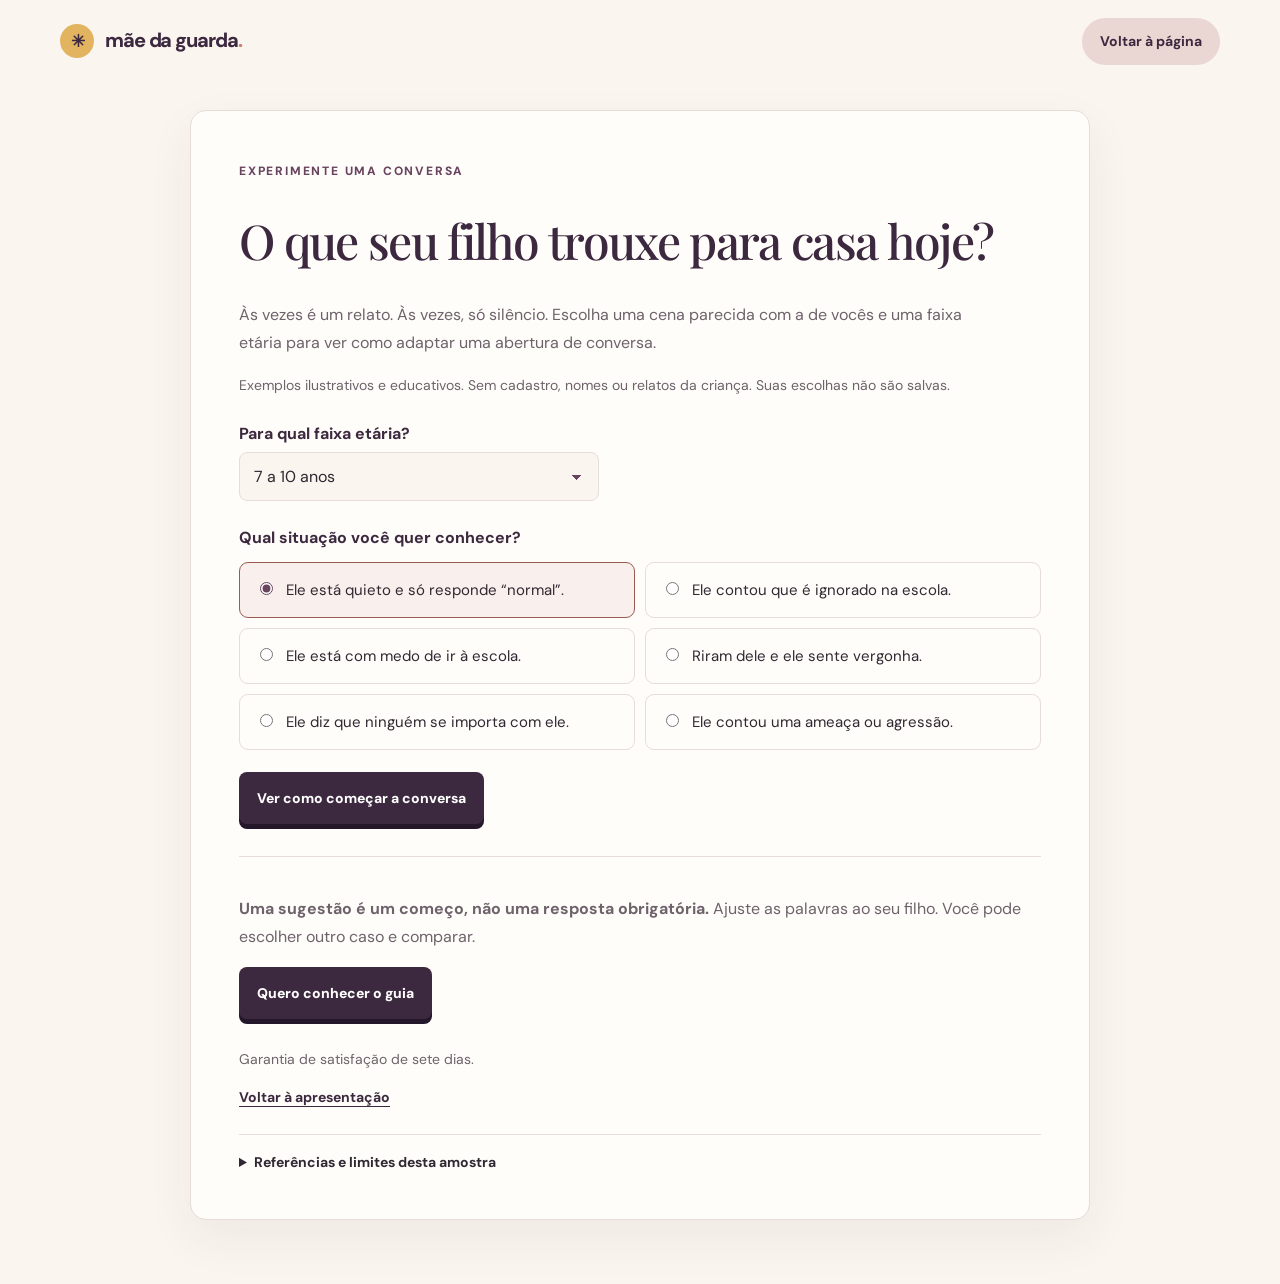
==== commit eef94349: "Reposiciona oferta como guia adaptável e amplia amostra por situação e idade" ====
--- a/pagina-vendas/amostra.html
+++ b/pagina-vendas/amostra.html
@@ -1,8 +1,4 @@
 <!doctype html>
-<html lang="pt-BR"><head><meta charset="utf-8"><meta name="viewport" content="width=device-width,initial-scale=1"><meta name="description" content="Explore uma tela conceitual do Mãe da Guarda. Escolha uma situação e veja uma orientação inicial. Sem cadastro e sem salvar respostas."><title>Amostra do roteiro | Mãe da Guarda</title><link rel="preconnect" href="https://fonts.googleapis.com"><link rel="preconnect" href="https://fonts.gstatic.com" crossorigin><link href="https://fonts.googleapis.com/css2?family=DM+Sans:wght@400;500;600;700;800&family=Playfair+Display:ital,wght@0,400;0,500;1,400;1,500&display=swap" rel="stylesheet"><link rel="stylesheet" href="styles.css"><style>
-.demo{max-width:760px;margin:38px auto 80px;background:var(--white);padding:clamp(22px,5vw,52px);border-radius:16px;box-shadow:0 18px 48px #3d293f16}.demo h1{font:clamp(34px,5vw,52px)/1.12 'Playfair Display',Georgia,serif;color:var(--plum)}.demo p{color:var(--muted);line-height:1.75}.options{display:grid;gap:11px;margin:24px 0;padding:0;border:0;min-width:0}.options legend{font-weight:700;padding:0;margin-bottom:16px}.opt{padding:15px;border:1px solid var(--line);border-radius:9px;cursor:pointer;line-height:1.6;display:flex;align-items:baseline;gap:10px}.opt:has(input:checked){border-color:var(--accent);background:#f9efec}.opt:focus-within{outline:3px solid var(--berry);outline-offset:3px}.opt input{accent-color:var(--berry);flex-shrink:0}.result{background:var(--blush);border-radius:9px;padding:18px;margin-top:20px;line-height:1.75}.result:empty{display:none}.back{display:inline-block;margin:20px 0;color:var(--plum);font-weight:700;text-underline-offset:4px}
-</style></head><body><a class="skip-link" href="#conteudo">Pular para o conteúdo</a><div class="setup">AMOSTRA CONCEITUAL · SUAS ESCOLHAS NÃO SÃO SALVAS</div><header class="top wrap"><a class="brand" href="index.html" aria-label="Mãe da Guarda"><span class="brand-icon" aria-hidden="true">✳</span> mãe da guarda<span class="dot">.</span></a><a class="nav-link" href="index.html">Voltar à página</a></header><main class="wrap demo" id="conteudo" tabindex="-1"><span class="eyebrow">PASSO 1 · OBSERVAR</span><h1>O que você percebeu até aqui?</h1><p>Uma cena no recreio pode deixar dúvidas. Nesta amostra, escolha uma situação para ver uma orientação inicial, sem concluir como a criança se sente antes de escutá-la. É uma tela demonstrativa do primeiro passo, não o produto completo.</p><fieldset class="options"><legend>Escolha uma situação para explorar</legend><label class="opt"><input type="radio" name="s" value="unsure">Ainda tenho poucas informações</label><label class="opt"><input type="radio" name="s" value="quiet">Observa a brincadeira sem participar</label><label class="opt"><input type="radio" name="s" value="excluded">Contou que ficou de fora de uma atividade</label><label class="opt"><input type="radio" name="s" value="harm">Relatou agressão ou ameaça</label></fieldset><button class="button primary" id="show" aria-controls="result">Ver orientação inicial</button><div class="result" id="result" role="status" aria-live="polite" aria-atomic="true"></div><p>Você pode testar outra opção. A amostra não pede cadastro, não envia suas escolhas e não salva respostas. O acesso ao conteúdo completo é fornecido após a confirmação da compra.</p><a class="back" href="index.html">Voltar para a proposta</a></main><script>
-const texts={unsure:'Separe o que você observou do que ainda não sabe. Em um momento tranquilo, experimente perguntar como foi o recreio. A conversa pode ser curta e continuar em outra ocasião.',quiet:'Observar sem participar não conta a história toda. Pergunte se ele queria entrar na brincadeira ou preferiu ficar olhando. Escute a resposta sem tratar seu jeito como um problema.',excluded:'Escute o que ele contou e peça que explique o que aconteceu, sem completar a história ou sugerir logo uma solução. Depois, pergunte que apoio ele gostaria de receber e considere envolver a escola conforme a situação.',harm:'Priorize a segurança da criança e procure a escola e os profissionais ou serviços locais adequados. Não espere uma ferramenta digital para buscar ajuda.'};
-document.querySelector('#show').addEventListener('click',()=>{const selected=document.querySelector('input[name=s]:checked');document.querySelector('#result').textContent=selected?texts[selected.value]:'Escolha uma das situações acima para ver uma orientação inicial.'});
-</script></body></html>
-
+<html lang="pt-BR"><head><meta charset="utf-8"><meta name="viewport" content="width=device-width,initial-scale=1"><meta name="description" content="Escolha uma situação e a faixa etária para experimentar uma orientação educativa do Mãe da Guarda. Sem cadastro e sem salvar respostas."><title>Experimente uma conversa | Mãe da Guarda</title><link rel="preconnect" href="https://fonts.googleapis.com"><link rel="preconnect" href="https://fonts.gstatic.com" crossorigin><link href="https://fonts.googleapis.com/css2?family=DM+Sans:wght@400;500;600;700;800&family=Playfair+Display:ital,wght@0,400;0,500;1,400;1,500&display=swap" rel="stylesheet"><link rel="stylesheet" href="styles.css"><style>
+.demo{max-width:900px;margin:28px auto 64px;padding:clamp(22px,5vw,48px);background:var(--white);border:1px solid var(--line);border-radius:16px;box-shadow:0 18px 48px #3d293f10}.demo h1{font:500 clamp(2rem,5vw,3rem)/1.15 'Playfair Display',Georgia,serif;color:var(--plum);letter-spacing:-.035em}.demo p{font-size:1rem;line-height:1.75;color:var(--muted)}.demo .intro{max-width:66ch}.demo-form{margin-top:26px}.age-field{display:grid;gap:8px;max-width:360px;margin:0 0 26px}.age-field label,.options legend{font-weight:700;font-size:1rem;color:var(--plum)}.age-field select{font:inherit;background:var(--cream);border:1px solid var(--line);color:var(--ink);border-radius:8px;padding:13px 38px 13px 14px;min-height:48px;width:100%;appearance:none;background-image:linear-gradient(45deg,transparent 50%,#69445f 50%),linear-gradient(135deg,#69445f 50%,transparent 50%);background-position:calc(100% - 21px) 22px,calc(100% - 16px) 22px;background-size:5px 5px;background-repeat:no-repeat}.options{display:grid;grid-template-columns:1fr 1fr;gap:10px;margin:0 0 22px;padding:0;border:0;min-width:0}.options legend{padding:0;margin-bottom:14px}.opt{padding:15px;border:1px solid var(--line);border-radius:9px;cursor:pointer;line-height:1.6;display:flex;align-items:baseline;gap:10px;font-size:.9375rem}.opt:has(input:checked){border-color:var(--accent);background:#f9efec}.opt:focus-within{outline:3px solid var(--berry);outline-offset:3px}.opt input{accent-color:var(--berry);flex-shrink:0}.result{margin-top:32px;border-top:1px solid var(--line);padding-top:28px}.result:empty{display:none}.result h2{font:500 1.75rem/1.25 'Playfair Display',Georgia,serif;color:var(--plum)}.result h3{font-size:1rem;margin:22px 0 8px;color:var(--plum)}.result blockquote{margin:16px 0;background:var(--blush);border-left:4px solid var(--accent);border-radius:0 8px 8px 0;padding:20px;font:500 1.3rem/1.6 'Playfair Display',Georgia,serif;color:var(--plum)}.result .care-note{padding:16px;background:var(--cream);border-radius:8px;font-size:.9375rem}.demo .privacy-note{font-size:.875rem}.sample-next{border-top:1px solid var(--line);margin-top:32px;padding-top:22px}.sample-next .button{margin-bottom:14px}.sample-sources{font-size:.875rem;border-top:1px solid var(--line);margin-top:26px;padding-top:18px}.sample-sources p{font-size:.875rem}.sample-sources summary{cursor:pointer;font-weight:700}.sample-sources a{text-underline-offset:3px}.demo a:focus-visible,.demo select:focus-visible{outline:3px solid var(--berry);outline-offset:4px}@media(max-width:640px){.options{grid-template-columns:1fr}.demo{margin-top:14px}.demo h1{font-size:2rem}.demo .button{width:100%}.result blockquote{font-size:1.2rem}.top .nav-link{font-size:.75rem}.demo .age-field{max-width:none}}
+</style></head><body><a class="skip-link" href="#conteudo">Pular para o conteúdo</a><header class="top wrap"><a class="brand" href="index.html" aria-label="Mãe da Guarda"><span class="brand-icon" aria-hidden="true">✳</span> mãe da guarda<span class="dot">.</span></a><a class="nav-link" href="index.html">Voltar à página</a></header><main class="wrap demo" id="conteudo" tabindex="-1"><span class="eyebrow">EXPERIMENTE UMA CONVERSA</span><h1>O que seu filho trouxe para casa hoje?</h1><p class="intro">Às vezes é um relato. Às vezes, só silêncio. Escolha uma cena parecida com a de vocês e uma faixa etária para ver como adaptar uma abertura de conversa.</p><p class="privacy-note">Exemplos ilustrativos e educativos. Sem cadastro, nomes ou relatos da criança. Suas escolhas não são salvas.</p><div class="demo-form"><div class="age-field"><label for="age">Para qual faixa etária?</label><select id="age"><option value="pequenos">4 a 6 anos</option><option value="escolares" selected>7 a 10 anos</option><option value="maiores">11 anos ou mais</option></select></div><fieldset class="options"><legend>Qual situação você quer conhecer?</legend><label class="opt"><input type="radio" name="caso" value="normal" checked>Ele está quieto e só responde “normal”.</label><label class="opt"><input type="radio" name="caso" value="ignorado">Ele contou que é ignorado na escola.</label><label class="opt"><input type="radio" name="caso" value="medo">Ele está com medo de ir à escola.</label><label class="opt"><input type="radio" name="caso" value="vergonha">Riram dele e ele sente vergonha.</label><label class="opt"><input type="radio" name="caso" value="sozinho">Ele diz que ninguém se importa com ele.</label><label class="opt"><input type="radio" name="caso" value="protecao">Ele contou uma ameaça ou agressão.</label></fieldset><button class="button primary" type="button" id="show" aria-controls="result">Ver como começar a conversa</button></div><div class="result" id="result" role="region" aria-label="Orientação educativa para a situação escolhida" aria-live="polite" aria-atomic="true"></div><div class="sample-next"><p><strong>Uma sugestão é um começo, não uma resposta obrigatória.</strong> Ajuste as palavras ao seu filho. Você pode escolher outro caso e comparar.</p><a class="button primary" href="index.html#oferta">Quero conhecer o guia</a><p class="privacy-note">Garantia de satisfação de sete dias.</p><a class="text-link" href="index.html">Voltar à apresentação</a></div><details class="sample-sources"><summary>Referências e limites desta amostra</summary><p>As orientações são educativas e não oferecem diagnóstico, avaliação individual ou atendimento clínico. Em ameaça, violência, suspeita de abuso ou sofrimento intenso, priorize a proteção e busque os serviços adequados. Em risco imediato, procure atendimento de emergência.</p><p>Referências de leitura: <a href="https://www.unicef.org/lac/en/parenting-lac/nurturing-care/how-communicate-effectively-young-child" target="_blank" rel="noopener noreferrer">UNICEF: comunicação com a criança</a>; <a href="https://www.unicef.org/lac/en/parenting-lac/security-protection/how-talk-your-children-about-bullying" target="_blank" rel="noopener noreferrer">UNICEF: conversa sobre bullying</a>; <a href="https://www.unicef.org/parenting/child-care/how-talk-school-about-bullying" target="_blank" rel="noopener noreferrer">UNICEF: diálogo com a escola</a>; <a href="https://www.stopbullying.gov/resources/how-to-talk-about-bullying" target="_blank" rel="noopener noreferrer">StopBullying.gov: como conversar</a>. Essas instituições não avaliaram nem endossam o produto.</p></details></main><script src="amostra.js" defer></script></body></html>
--- a/pagina-vendas/styles.css
+++ b/pagina-vendas/styles.css
@@ -48,3 +48,9 @@
 .policy{max-width:860px;padding-block:35px 80px}.policy h1{font:500 clamp(2rem,5vw,3.25rem)/1.15 'Playfair Display',Georgia,serif;color:var(--plum);letter-spacing:-.035em}.policy h2{font-size:1.25rem;margin-top:32px;color:var(--plum)}.policy p,.policy li{font-size:1rem;line-height:1.8}.policy li{margin-bottom:10px}.policy table{width:100%;border-collapse:collapse;font-size:.875rem;line-height:1.65}.policy th,.policy td{text-align:left;vertical-align:top;border:1px solid var(--line);padding:12px}.policy nav{display:flex;gap:14px;flex-wrap:wrap;font-size:.875rem}.policy address{font-style:normal;line-height:1.8}.policy .policy-date{font-size:.875rem;color:var(--muted)}
 @media(max-width:900px){.privacy-banner{display:block}.privacy-actions{margin-top:16px}.privacy-actions .button{max-width:none;flex:1}}
 @media(max-width:640px){.privacy-banner{inset:auto 10px 10px;padding:18px;max-height:70vh;overflow:auto}.privacy-actions .button{padding:12px 10px;font-size:.8125rem}.policy{padding-top:20px}.policy th,.policy td{padding:8px;overflow-wrap:anywhere}}
+.closing-sample{display:inline-block;margin-top:20px}[data-buy][aria-disabled="true"]{opacity:.65;cursor:not-allowed}
+
+/* Ângulo editorial: conversas difíceis, consulta por situação. */
+.hero-support{font-size:1rem;line-height:1.75;color:var(--ink);max-width:58ch}.hero .actions{align-items:center}.hero .text-link{display:inline-block}.hero-art{min-height:530px}.conversation-band{background:var(--plum);color:var(--white);padding:64px 0}.conversation-layout{display:grid;grid-template-columns:1fr 1fr;gap:72px;align-items:start}.conversation-layout .eyebrow{color:var(--gold)}.conversation-layout h2{font:500 clamp(2rem,3.6vw,3rem)/1.15 'Playfair Display',Georgia,serif;letter-spacing:-.035em;margin:18px 0}.conversation-layout h2 em{font-style:normal;color:var(--gold)}.conversation-layout p{font-size:1rem;line-height:1.8;color:#f0e7ed;margin:0 0 18px}.conversation-layout strong{color:var(--white)}.situation-grid{display:grid;grid-template-columns:1fr 1fr;gap:18px}.situation-grid article{background:var(--white);border:1px solid var(--line);border-radius:12px;padding:26px;display:flex;flex-direction:column;align-items:flex-start}.case-label{font-size:.75rem;letter-spacing:.08em;font-weight:800;color:var(--berry)}.situation-grid h3{font:500 1.6rem/1.25 'Playfair Display',Georgia,serif;color:var(--plum);margin:14px 0 8px}.situation-grid p{font-size:1rem;line-height:1.75;color:var(--muted);margin:0 0 22px}.situation-grid .text-link{margin-top:auto}.situations .trail-note{max-width:none;margin-top:22px}.screen-next{display:block;text-decoration:none}.inside-visual .screen-label{display:block;margin-top:24px}.offer-final{border-top:1px solid var(--line);padding-bottom:90px;scroll-margin-top:28px}.offer-final:focus{outline:none}.offer-copy .offer-reassurance{margin-top:28px;color:var(--plum)}.offer-final .price{font-size:3.25rem;letter-spacing:-.055em}.offer-final .price-card{padding:32px 28px}.offer-final .price-card .button{margin-top:12px}.offer-final .price-card small{margin:18px 0}.hero .meta{margin-top:20px}@media(max-width:820px){.conversation-layout{gap:36px}.situation-grid{gap:12px}}@media(max-width:640px){.conversation-band{padding:48px 0}.conversation-layout{grid-template-columns:1fr;gap:12px}.conversation-layout h2{font-size:2rem}.situation-grid{grid-template-columns:1fr}.situation-grid article{padding:23px}.situation-grid h3{font-size:1.5rem}.hero-art{min-height:310px}.hero .actions .text-link{text-align:center}.offer-final{padding-bottom:64px}.offer-final .price-card{padding:26px 23px}.setup{padding:12px 20px;letter-spacing:.06em}}
+
+#oferta{scroll-margin-top:24px}#oferta:focus{outline:3px solid var(--gold);outline-offset:5px}
